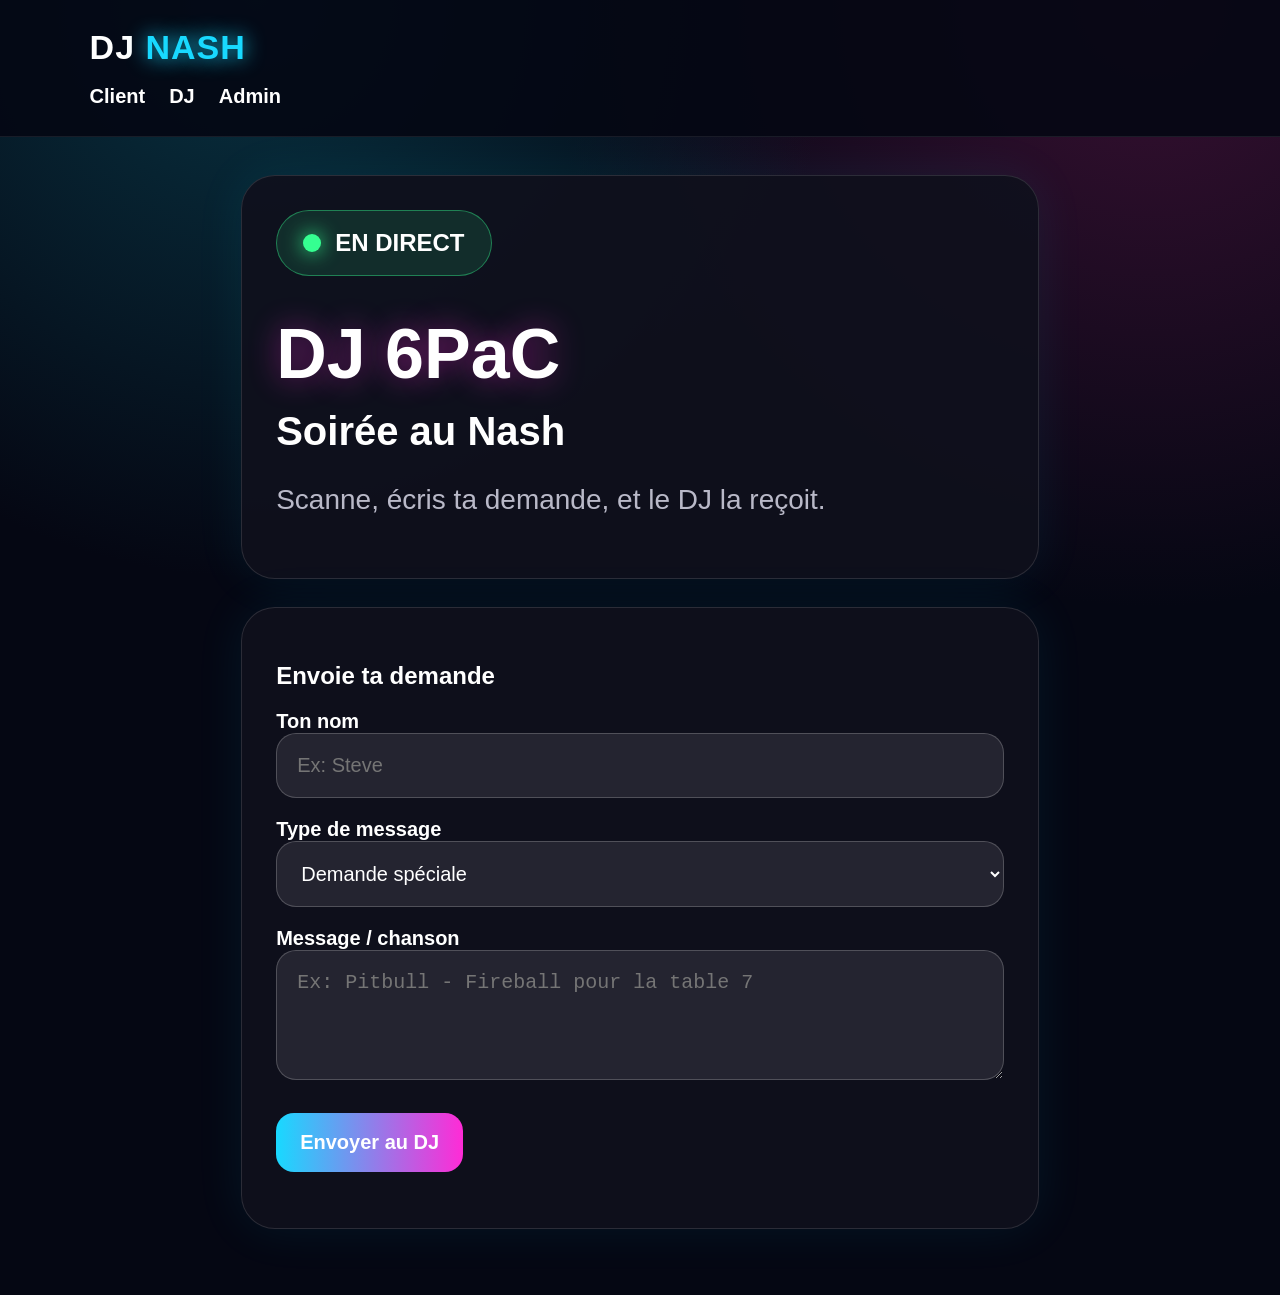
==== index.html @ 3872644f "Add files via upload" ====
<!doctype html>
<html lang="fr">
<head><meta charset="utf-8"><meta name="viewport" content="width=device-width,initial-scale=1"><title>DJ NASH</title><link rel="stylesheet" href="style.css"></head>
<body data-page="client"><header><h1>DJ <span>NASH</span></h1><nav><a href="index.html">Client</a><a href="dj.html">DJ</a><a href="admin.html">Admin</a></nav></header><main><section class="hero"><div class="pill"><b class="dot"></b> EN DIRECT</div><h2 id="liveDj">DJ 6PaC</h2><h3 id="eventName">Soirée au Nash</h3><p>Scanne, écris ta demande, et le DJ la reçoit.</p></section><section class="card"><h2>Envoie ta demande</h2><form id="requestForm"><label>Ton nom<input id="clientName" required placeholder="Ex: Steve"></label><label>Type de message<select id="requestType"><option>Demande spéciale</option><option>Anniversaire</option><option>Dédicace</option><option>Message au DJ</option></select></label><label>Message / chanson<textarea id="message" required placeholder="Ex: Pitbull - Fireball pour la table 7"></textarea></label><button>Envoyer au DJ</button><p id="sentMsg" class="success"></p></form></section></main><script src="app.js"></script></body></html>
---- style.css ----
:root{--bg:#050713;--card:#10111d;--cyan:#18d9ff;--pink:#ff2bd6;--text:#fff;--muted:#b9b9c8;--green:#35ff91}*{box-sizing:border-box}body{margin:0;font-family:Arial,Helvetica,sans-serif;background:radial-gradient(circle at 20% 0,#083241,transparent 35%),radial-gradient(circle at 90% 0,#381032,transparent 35%),var(--bg);color:var(--text)}header{padding:28px 7%;background:rgba(5,7,19,.9);border-bottom:1px solid rgba(255,255,255,.08);position:sticky;top:0;z-index:2}h1{margin:0 0 18px;font-size:34px;letter-spacing:1px}h1 span{color:var(--cyan);text-shadow:0 0 20px var(--cyan)}nav a{color:white;margin-right:24px;text-decoration:none;font-weight:800;font-size:20px}main{max-width:900px;margin:auto;padding:38px 4%}.hero,.card{background:rgba(16,17,29,.92);border:1px solid rgba(255,255,255,.12);border-radius:34px;padding:34px;margin-bottom:28px;box-shadow:0 0 50px rgba(24,217,255,.08)}.hero h2{font-size:70px;margin:38px 0 15px;text-shadow:0 0 30px rgba(255,43,214,.45)}.hero h3{font-size:40px;margin:0 0 30px}.hero p{font-size:28px;color:var(--muted)}.pill{display:inline-flex;gap:14px;align-items:center;padding:18px 26px;border-radius:99px;background:rgba(53,255,145,.12);border:1px solid rgba(53,255,145,.4);font-size:24px;font-weight:900}.dot{width:18px;height:18px;background:var(--green);border-radius:50%;box-shadow:0 0 20px var(--green)}label{display:block;font-size:20px;font-weight:800;margin:20px 0 10px}input,select,textarea{width:100%;padding:20px;border-radius:20px;border:1px solid rgba(255,255,255,.2);background:#242430;color:white;font-size:20px}textarea{min-height:130px}button{border:0;border-radius:18px;padding:18px 24px;background:linear-gradient(90deg,var(--cyan),var(--pink));color:white;font-weight:900;font-size:20px;margin-top:18px;cursor:pointer}.success{color:var(--green);font-size:22px;font-weight:900}.hidden{display:none}.list{margin-top:20px}.item{padding:18px;border:1px solid rgba(255,255,255,.12);border-radius:20px;margin-bottom:14px;background:#171827}.item small{color:var(--muted)}.note{color:var(--muted)}@media(max-width:650px){header{padding:24px 6%}.hero h2{font-size:56px}.hero h3{font-size:34px}.hero p{font-size:24px}nav a{font-size:18px}.card,.hero{padding:28px 22px}}
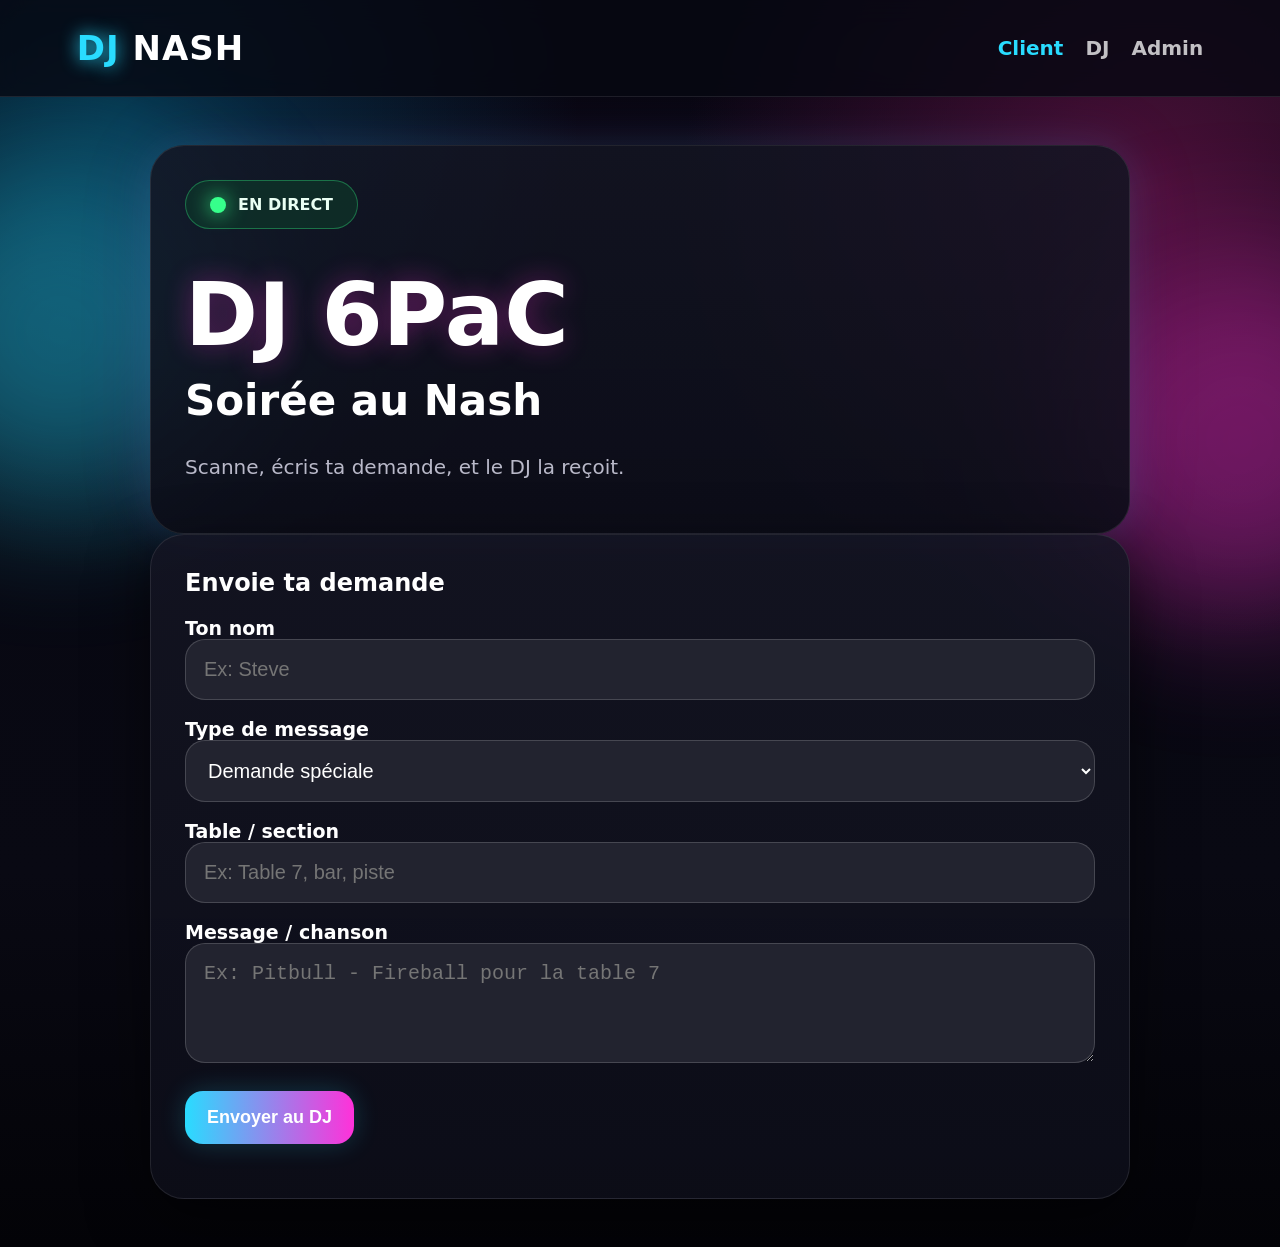
==== commit 18977c4d: "Add files via upload" ====
--- a/index.html
+++ b/index.html
@@ -1,4 +1,36 @@
 <!doctype html>
 <html lang="fr">
-<head><meta charset="utf-8"><meta name="viewport" content="width=device-width,initial-scale=1"><title>DJ NASH</title><link rel="stylesheet" href="style.css"></head>
-<body data-page="client"><header><h1>DJ <span>NASH</span></h1><nav><a href="index.html">Client</a><a href="dj.html">DJ</a><a href="admin.html">Admin</a></nav></header><main><section class="hero"><div class="pill"><b class="dot"></b> EN DIRECT</div><h2 id="liveDj">DJ 6PaC</h2><h3 id="eventName">Soirée au Nash</h3><p>Scanne, écris ta demande, et le DJ la reçoit.</p></section><section class="card"><h2>Envoie ta demande</h2><form id="requestForm"><label>Ton nom<input id="clientName" required placeholder="Ex: Steve"></label><label>Type de message<select id="requestType"><option>Demande spéciale</option><option>Anniversaire</option><option>Dédicace</option><option>Message au DJ</option></select></label><label>Message / chanson<textarea id="message" required placeholder="Ex: Pitbull - Fireball pour la table 7"></textarea></label><button>Envoyer au DJ</button><p id="sentMsg" class="success"></p></form></section></main><script src="app.js"></script></body></html>
+<head>
+  <meta charset="utf-8">
+  <meta name="viewport" content="width=device-width, initial-scale=1">
+  <title>DJ NASH | Demandes</title>
+  <link rel="stylesheet" href="style.css">
+</head>
+<body data-page="client">
+  <div class="bg-orbs"></div>
+  <header class="topbar">
+    <div class="brand"><span>DJ</span> NASH</div>
+    <nav><a class="active" href="index.html">Client</a><a href="dj.html">DJ</a><a href="admin.html">Admin</a></nav>
+  </header>
+  <main class="wrap">
+    <section class="hero card glow-card">
+      <div class="pill live"><i></i> EN DIRECT</div>
+      <h1 id="liveDj">DJ 6PaC</h1>
+      <h2 id="liveEvent">Soirée au Nash</h2>
+      <p>Scanne, écris ta demande, et le DJ la reçoit.</p>
+    </section>
+    <section class="card form-card">
+      <h2>Envoie ta demande</h2>
+      <form id="requestForm">
+        <label>Ton nom<input id="clientName" placeholder="Ex: Steve" required></label>
+        <label>Type de message<select id="requestType"><option>Demande spéciale</option><option>Anniversaire</option><option>Dédicace</option><option>Message au DJ</option></select></label>
+        <label>Table / section <input id="tableNumber" placeholder="Ex: Table 7, bar, piste" ></label>
+        <label>Message / chanson<textarea id="message" placeholder="Ex: Pitbull - Fireball pour la table 7" required></textarea></label>
+        <button class="btn primary" type="submit">Envoyer au DJ</button>
+      </form>
+      <p id="status" class="status"></p>
+    </section>
+  </main>
+  <script src="app.js"></script>
+</body>
+</html>
--- a/style.css
+++ b/style.css
@@ -1 +1 @@
-:root{--bg:#050713;--card:#10111d;--cyan:#18d9ff;--pink:#ff2bd6;--text:#fff;--muted:#b9b9c8;--green:#35ff91}*{box-sizing:border-box}body{margin:0;font-family:Arial,Helvetica,sans-serif;background:radial-gradient(circle at 20% 0,#083241,transparent 35%),radial-gradient(circle at 90% 0,#381032,transparent 35%),var(--bg);color:var(--text)}header{padding:28px 7%;background:rgba(5,7,19,.9);border-bottom:1px solid rgba(255,255,255,.08);position:sticky;top:0;z-index:2}h1{margin:0 0 18px;font-size:34px;letter-spacing:1px}h1 span{color:var(--cyan);text-shadow:0 0 20px var(--cyan)}nav a{color:white;margin-right:24px;text-decoration:none;font-weight:800;font-size:20px}main{max-width:900px;margin:auto;padding:38px 4%}.hero,.card{background:rgba(16,17,29,.92);border:1px solid rgba(255,255,255,.12);border-radius:34px;padding:34px;margin-bottom:28px;box-shadow:0 0 50px rgba(24,217,255,.08)}.hero h2{font-size:70px;margin:38px 0 15px;text-shadow:0 0 30px rgba(255,43,214,.45)}.hero h3{font-size:40px;margin:0 0 30px}.hero p{font-size:28px;color:var(--muted)}.pill{display:inline-flex;gap:14px;align-items:center;padding:18px 26px;border-radius:99px;background:rgba(53,255,145,.12);border:1px solid rgba(53,255,145,.4);font-size:24px;font-weight:900}.dot{width:18px;height:18px;background:var(--green);border-radius:50%;box-shadow:0 0 20px var(--green)}label{display:block;font-size:20px;font-weight:800;margin:20px 0 10px}input,select,textarea{width:100%;padding:20px;border-radius:20px;border:1px solid rgba(255,255,255,.2);background:#242430;color:white;font-size:20px}textarea{min-height:130px}button{border:0;border-radius:18px;padding:18px 24px;background:linear-gradient(90deg,var(--cyan),var(--pink));color:white;font-weight:900;font-size:20px;margin-top:18px;cursor:pointer}.success{color:var(--green);font-size:22px;font-weight:900}.hidden{display:none}.list{margin-top:20px}.item{padding:18px;border:1px solid rgba(255,255,255,.12);border-radius:20px;margin-bottom:14px;background:#171827}.item small{color:var(--muted)}.note{color:var(--muted)}@media(max-width:650px){header{padding:24px 6%}.hero h2{font-size:56px}.hero h3{font-size:34px}.hero p{font-size:24px}nav a{font-size:18px}.card,.hero{padding:28px 22px}}
+:root{--bg:#060711;--panel:#111221cc;--panel2:#171827;--txt:#fff;--muted:#b9b9c9;--cyan:#29dcff;--pink:#ff31d9;--green:#36ff8b;--border:#ffffff18}*{box-sizing:border-box}body{margin:0;font-family:Inter,system-ui,Segoe UI,Arial,sans-serif;background:radial-gradient(circle at 10% 10%,#05324a,transparent 28%),radial-gradient(circle at 90% 15%,#491038,transparent 30%),linear-gradient(180deg,#060711,#090913 70%,#030307);color:var(--txt);min-height:100vh}.bg-orbs:before,.bg-orbs:after{content:"";position:fixed;width:360px;height:360px;border-radius:50%;filter:blur(70px);opacity:.35;z-index:-1}.bg-orbs:before{background:var(--cyan);left:-120px;top:150px}.bg-orbs:after{background:var(--pink);right:-140px;top:260px}.topbar{position:sticky;top:0;z-index:2;display:flex;justify-content:space-between;align-items:center;padding:28px 6vw;background:#070812cc;backdrop-filter:blur(14px);border-bottom:1px solid var(--border)}.brand{font-size:34px;font-weight:900;letter-spacing:1px}.brand span{color:var(--cyan);text-shadow:0 0 18px var(--cyan)}nav{display:flex;gap:22px}nav a{color:#fff;text-decoration:none;font-weight:800;font-size:20px;opacity:.75}nav a.active,nav a:hover{opacity:1;color:var(--cyan)}.wrap{width:min(980px,92vw);margin:48px auto}.grid{display:grid;grid-template-columns:360px 1fr;gap:22px}.card{background:linear-gradient(180deg,#141523d9,#0d0e19e6);border:1px solid var(--border);border-radius:34px;padding:34px;box-shadow:0 20px 60px #0008}.glow-card{box-shadow:0 0 40px #29dcff22,0 0 80px #ff31d91a}.hero h1{font-size:clamp(54px,10vw,88px);margin:34px 0 10px;text-shadow:0 0 28px #ff31d955}.hero h2{font-size:42px;margin:0 0 30px}.hero p,.hint{color:var(--muted);font-size:20px}.pill{display:inline-flex;align-items:center;gap:12px;border:1px solid #ffffff22;border-radius:99px;padding:14px 24px;font-weight:900;background:#ffffff0d}.pill.live{color:#eafff3;background:#0e3d2b99;border-color:#36ff8b55}.pill i{width:16px;height:16px;background:var(--green);border-radius:50%;box-shadow:0 0 20px var(--green)}h1,h2{margin-top:0}label{display:block;font-weight:900;font-size:19px;margin:18px 0 8px}input,select,textarea{width:100%;border:1px solid #ffffff2a;background:#22232f;color:#fff;border-radius:20px;padding:18px;font-size:20px;outline:none}textarea{min-height:120px;resize:vertical}input:focus,select:focus,textarea:focus{border-color:var(--cyan);box-shadow:0 0 0 4px #29dcff22}.btn{border:0;border-radius:18px;padding:16px 22px;font-size:18px;font-weight:900;cursor:pointer;color:#fff;margin-top:16px}.primary{background:linear-gradient(90deg,var(--cyan),var(--pink));box-shadow:0 0 26px #29dcff33}.ghost{background:#ffffff12;border:1px solid var(--border)}.status{font-weight:900;color:var(--green);font-size:20px}.dash-head{display:flex;justify-content:space-between;gap:20px;align-items:flex-start}.requests{display:grid;gap:14px;margin-top:18px}.req{background:#ffffff0b;border:1px solid var(--border);border-radius:22px;padding:18px}.req.played{opacity:.45}.req strong{font-size:20px}.req small{color:var(--muted)}.req-actions{display:flex;gap:10px;flex-wrap:wrap}.hidden{display:none}hr{border:0;border-top:1px solid var(--border);margin:28px 0}@media(max-width:760px){.topbar{display:block;padding:26px 6vw}.brand{font-size:32px;margin-bottom:20px}nav a{font-size:20px}.wrap{margin:32px auto}.grid{grid-template-columns:1fr}.card{padding:28px;border-radius:28px}.hero h2{font-size:36px}}
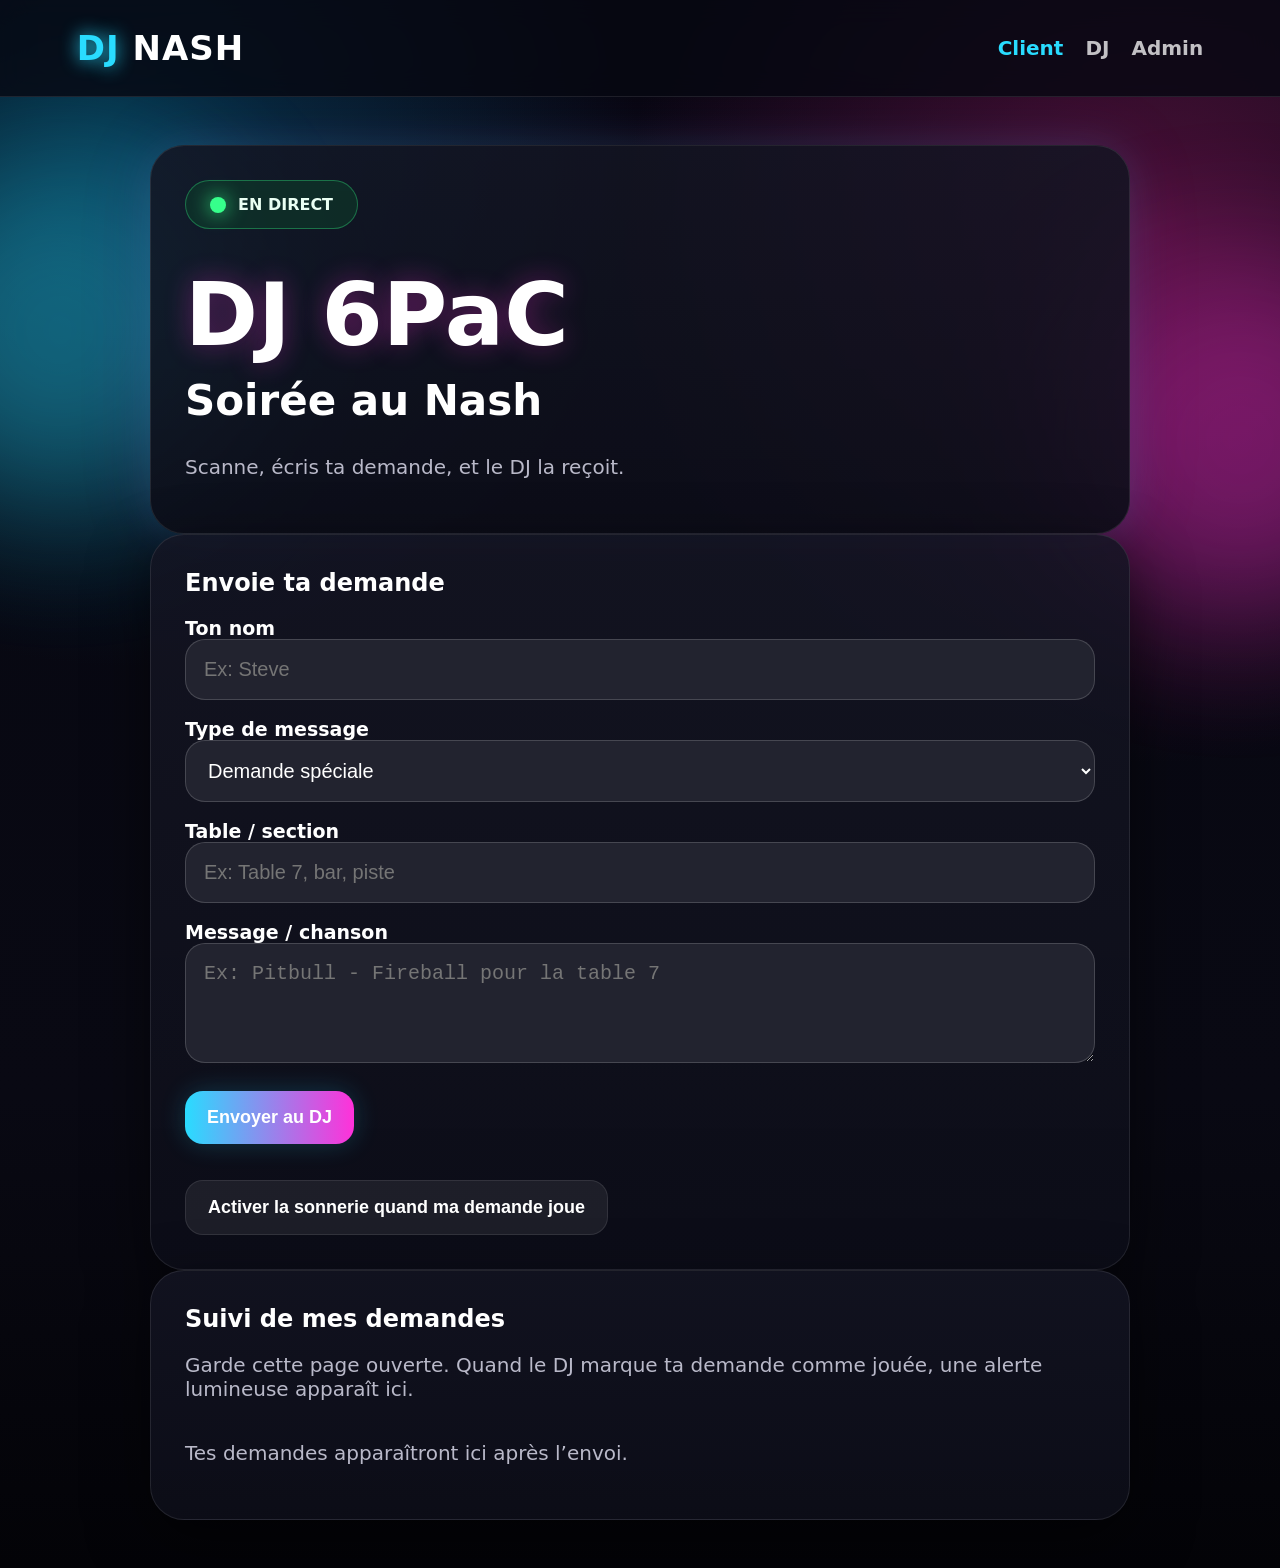
==== commit 9a77aba7: "Add files via upload" ====
--- a/index.html
+++ b/index.html
@@ -29,6 +29,12 @@
         <button class="btn primary" type="submit">Envoyer au DJ</button>
       </form>
       <p id="status" class="status"></p>
+        <button id="enableClientSound" class="btn ghost" type="button">Activer la sonnerie quand ma demande joue</button>
+    </section>
+    <section class="card">
+      <h2>Suivi de mes demandes</h2>
+      <p class="hint">Garde cette page ouverte. Quand le DJ marque ta demande comme jouée, une alerte lumineuse apparaît ici.</p>
+      <div id="clientRequests" class="requests"></div>
     </section>
   </main>
   <script src="app.js"></script>
--- a/style.css
+++ b/style.css
@@ -1 +1,5 @@
 :root{--bg:#060711;--panel:#111221cc;--panel2:#171827;--txt:#fff;--muted:#b9b9c9;--cyan:#29dcff;--pink:#ff31d9;--green:#36ff8b;--border:#ffffff18}*{box-sizing:border-box}body{margin:0;font-family:Inter,system-ui,Segoe UI,Arial,sans-serif;background:radial-gradient(circle at 10% 10%,#05324a,transparent 28%),radial-gradient(circle at 90% 15%,#491038,transparent 30%),linear-gradient(180deg,#060711,#090913 70%,#030307);color:var(--txt);min-height:100vh}.bg-orbs:before,.bg-orbs:after{content:"";position:fixed;width:360px;height:360px;border-radius:50%;filter:blur(70px);opacity:.35;z-index:-1}.bg-orbs:before{background:var(--cyan);left:-120px;top:150px}.bg-orbs:after{background:var(--pink);right:-140px;top:260px}.topbar{position:sticky;top:0;z-index:2;display:flex;justify-content:space-between;align-items:center;padding:28px 6vw;background:#070812cc;backdrop-filter:blur(14px);border-bottom:1px solid var(--border)}.brand{font-size:34px;font-weight:900;letter-spacing:1px}.brand span{color:var(--cyan);text-shadow:0 0 18px var(--cyan)}nav{display:flex;gap:22px}nav a{color:#fff;text-decoration:none;font-weight:800;font-size:20px;opacity:.75}nav a.active,nav a:hover{opacity:1;color:var(--cyan)}.wrap{width:min(980px,92vw);margin:48px auto}.grid{display:grid;grid-template-columns:360px 1fr;gap:22px}.card{background:linear-gradient(180deg,#141523d9,#0d0e19e6);border:1px solid var(--border);border-radius:34px;padding:34px;box-shadow:0 20px 60px #0008}.glow-card{box-shadow:0 0 40px #29dcff22,0 0 80px #ff31d91a}.hero h1{font-size:clamp(54px,10vw,88px);margin:34px 0 10px;text-shadow:0 0 28px #ff31d955}.hero h2{font-size:42px;margin:0 0 30px}.hero p,.hint{color:var(--muted);font-size:20px}.pill{display:inline-flex;align-items:center;gap:12px;border:1px solid #ffffff22;border-radius:99px;padding:14px 24px;font-weight:900;background:#ffffff0d}.pill.live{color:#eafff3;background:#0e3d2b99;border-color:#36ff8b55}.pill i{width:16px;height:16px;background:var(--green);border-radius:50%;box-shadow:0 0 20px var(--green)}h1,h2{margin-top:0}label{display:block;font-weight:900;font-size:19px;margin:18px 0 8px}input,select,textarea{width:100%;border:1px solid #ffffff2a;background:#22232f;color:#fff;border-radius:20px;padding:18px;font-size:20px;outline:none}textarea{min-height:120px;resize:vertical}input:focus,select:focus,textarea:focus{border-color:var(--cyan);box-shadow:0 0 0 4px #29dcff22}.btn{border:0;border-radius:18px;padding:16px 22px;font-size:18px;font-weight:900;cursor:pointer;color:#fff;margin-top:16px}.primary{background:linear-gradient(90deg,var(--cyan),var(--pink));box-shadow:0 0 26px #29dcff33}.ghost{background:#ffffff12;border:1px solid var(--border)}.status{font-weight:900;color:var(--green);font-size:20px}.dash-head{display:flex;justify-content:space-between;gap:20px;align-items:flex-start}.requests{display:grid;gap:14px;margin-top:18px}.req{background:#ffffff0b;border:1px solid var(--border);border-radius:22px;padding:18px}.req.played{opacity:.45}.req strong{font-size:20px}.req small{color:var(--muted)}.req-actions{display:flex;gap:10px;flex-wrap:wrap}.hidden{display:none}hr{border:0;border-top:1px solid var(--border);margin:28px 0}@media(max-width:760px){.topbar{display:block;padding:26px 6vw}.brand{font-size:32px;margin-bottom:20px}nav a{font-size:20px}.wrap{margin:32px auto}.grid{grid-template-columns:1fr}.card{padding:28px;border-radius:28px}.hero h2{font-size:36px}}
+.live-photo{width:96px;height:96px;border-radius:28px;object-fit:cover;border:2px solid rgba(255,255,255,.35);box-shadow:0 0 28px rgba(255,0,200,.35);margin-bottom:14px}.photo-preview{width:120px;height:120px;object-fit:cover;border-radius:22px;border:1px solid rgba(255,255,255,.25);margin:8px 0 14px}.djmanager{display:grid;gap:10px;margin:10px 0 18px}.djrow{display:flex;justify-content:space-between;gap:12px;align-items:center;padding:12px;border:1px solid rgba(255,255,255,.14);border-radius:18px;background:rgba(255,255,255,.05)}.djrow>div:first-child{display:flex;align-items:center;gap:10px;flex-wrap:wrap}.djrow small{display:block;opacity:.72}.avatar{width:46px;height:46px;object-fit:cover;border-radius:14px}.check{display:flex!important;flex-direction:row!important;align-items:center;gap:10px}.check input{width:auto!important}.hidden{display:none!important}@media(max-width:700px){.djrow{display:block}.djrow .btn{margin-top:8px}.live-photo{width:78px;height:78px}}
+
+.spotlight{border-color:rgba(0,255,210,.75)!important; box-shadow:0 0 25px rgba(0,255,210,.25), inset 0 0 20px rgba(255,0,180,.10); animation:pulseGlow 1.4s ease-in-out infinite alternate;}
+@keyframes pulseGlow{from{transform:scale(1);filter:brightness(1)}to{transform:scale(1.01);filter:brightness(1.25)}}
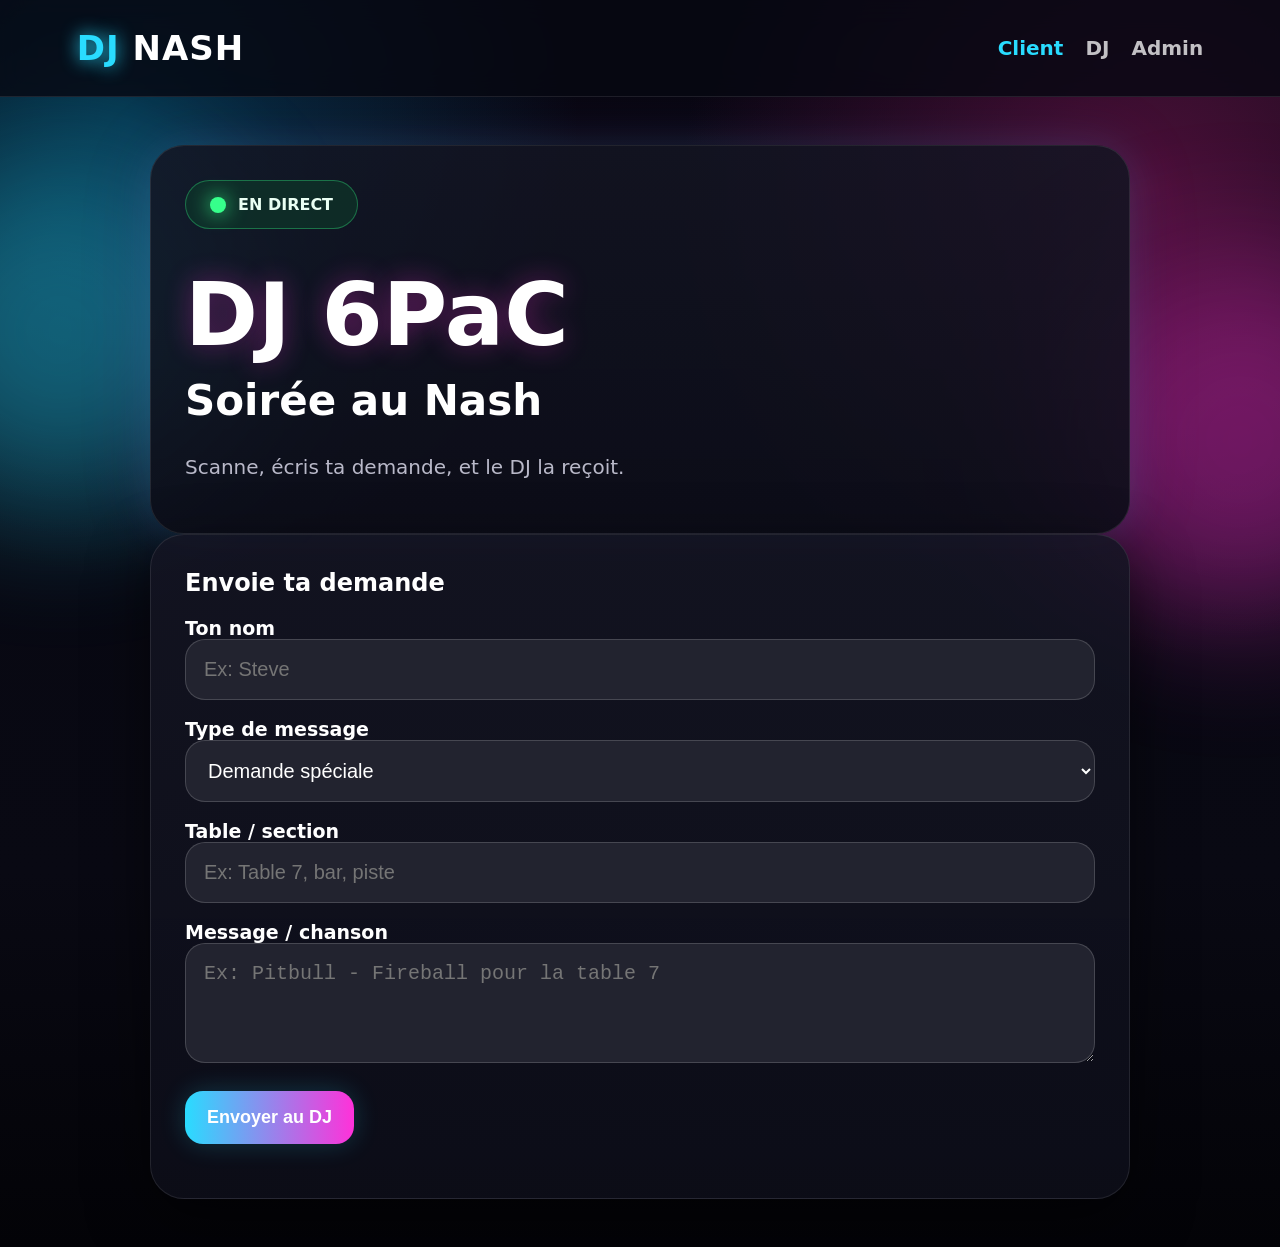
==== commit 13d8e1d6: "Add files via upload" ====
--- a/index.html
+++ b/index.html
@@ -14,10 +14,11 @@
   </header>
   <main class="wrap">
     <section class="hero card glow-card">
-      <div class="pill live"><i></i> EN DIRECT</div>
-      <h1 id="liveDj">DJ 6PaC</h1>
+      <div class="live-layout"><img id="livePhoto" class="dj-big-photo hidden" alt="Photo du DJ"><div><div class="pill live"><i></i> EN DIRECT</div>
+      <h1 id="liveDj">DJ 6PaC</h1></div></div>
       <h2 id="liveEvent">Soirée au Nash</h2>
       <p>Scanne, écris ta demande, et le DJ la reçoit.</p>
+    <img id="eventPoster" class="event-poster hidden" alt="Affiche de la soirée">
     </section>
     <section class="card form-card">
       <h2>Envoie ta demande</h2>
@@ -29,12 +30,6 @@
         <button class="btn primary" type="submit">Envoyer au DJ</button>
       </form>
       <p id="status" class="status"></p>
-        <button id="enableClientSound" class="btn ghost" type="button">Activer la sonnerie quand ma demande joue</button>
-    </section>
-    <section class="card">
-      <h2>Suivi de mes demandes</h2>
-      <p class="hint">Garde cette page ouverte. Quand le DJ marque ta demande comme jouée, une alerte lumineuse apparaît ici.</p>
-      <div id="clientRequests" class="requests"></div>
     </section>
   </main>
   <script src="app.js"></script>
--- a/style.css
+++ b/style.css
@@ -1,5 +1,10 @@
 :root{--bg:#060711;--panel:#111221cc;--panel2:#171827;--txt:#fff;--muted:#b9b9c9;--cyan:#29dcff;--pink:#ff31d9;--green:#36ff8b;--border:#ffffff18}*{box-sizing:border-box}body{margin:0;font-family:Inter,system-ui,Segoe UI,Arial,sans-serif;background:radial-gradient(circle at 10% 10%,#05324a,transparent 28%),radial-gradient(circle at 90% 15%,#491038,transparent 30%),linear-gradient(180deg,#060711,#090913 70%,#030307);color:var(--txt);min-height:100vh}.bg-orbs:before,.bg-orbs:after{content:"";position:fixed;width:360px;height:360px;border-radius:50%;filter:blur(70px);opacity:.35;z-index:-1}.bg-orbs:before{background:var(--cyan);left:-120px;top:150px}.bg-orbs:after{background:var(--pink);right:-140px;top:260px}.topbar{position:sticky;top:0;z-index:2;display:flex;justify-content:space-between;align-items:center;padding:28px 6vw;background:#070812cc;backdrop-filter:blur(14px);border-bottom:1px solid var(--border)}.brand{font-size:34px;font-weight:900;letter-spacing:1px}.brand span{color:var(--cyan);text-shadow:0 0 18px var(--cyan)}nav{display:flex;gap:22px}nav a{color:#fff;text-decoration:none;font-weight:800;font-size:20px;opacity:.75}nav a.active,nav a:hover{opacity:1;color:var(--cyan)}.wrap{width:min(980px,92vw);margin:48px auto}.grid{display:grid;grid-template-columns:360px 1fr;gap:22px}.card{background:linear-gradient(180deg,#141523d9,#0d0e19e6);border:1px solid var(--border);border-radius:34px;padding:34px;box-shadow:0 20px 60px #0008}.glow-card{box-shadow:0 0 40px #29dcff22,0 0 80px #ff31d91a}.hero h1{font-size:clamp(54px,10vw,88px);margin:34px 0 10px;text-shadow:0 0 28px #ff31d955}.hero h2{font-size:42px;margin:0 0 30px}.hero p,.hint{color:var(--muted);font-size:20px}.pill{display:inline-flex;align-items:center;gap:12px;border:1px solid #ffffff22;border-radius:99px;padding:14px 24px;font-weight:900;background:#ffffff0d}.pill.live{color:#eafff3;background:#0e3d2b99;border-color:#36ff8b55}.pill i{width:16px;height:16px;background:var(--green);border-radius:50%;box-shadow:0 0 20px var(--green)}h1,h2{margin-top:0}label{display:block;font-weight:900;font-size:19px;margin:18px 0 8px}input,select,textarea{width:100%;border:1px solid #ffffff2a;background:#22232f;color:#fff;border-radius:20px;padding:18px;font-size:20px;outline:none}textarea{min-height:120px;resize:vertical}input:focus,select:focus,textarea:focus{border-color:var(--cyan);box-shadow:0 0 0 4px #29dcff22}.btn{border:0;border-radius:18px;padding:16px 22px;font-size:18px;font-weight:900;cursor:pointer;color:#fff;margin-top:16px}.primary{background:linear-gradient(90deg,var(--cyan),var(--pink));box-shadow:0 0 26px #29dcff33}.ghost{background:#ffffff12;border:1px solid var(--border)}.status{font-weight:900;color:var(--green);font-size:20px}.dash-head{display:flex;justify-content:space-between;gap:20px;align-items:flex-start}.requests{display:grid;gap:14px;margin-top:18px}.req{background:#ffffff0b;border:1px solid var(--border);border-radius:22px;padding:18px}.req.played{opacity:.45}.req strong{font-size:20px}.req small{color:var(--muted)}.req-actions{display:flex;gap:10px;flex-wrap:wrap}.hidden{display:none}hr{border:0;border-top:1px solid var(--border);margin:28px 0}@media(max-width:760px){.topbar{display:block;padding:26px 6vw}.brand{font-size:32px;margin-bottom:20px}nav a{font-size:20px}.wrap{margin:32px auto}.grid{grid-template-columns:1fr}.card{padding:28px;border-radius:28px}.hero h2{font-size:36px}}
 .live-photo{width:96px;height:96px;border-radius:28px;object-fit:cover;border:2px solid rgba(255,255,255,.35);box-shadow:0 0 28px rgba(255,0,200,.35);margin-bottom:14px}.photo-preview{width:120px;height:120px;object-fit:cover;border-radius:22px;border:1px solid rgba(255,255,255,.25);margin:8px 0 14px}.djmanager{display:grid;gap:10px;margin:10px 0 18px}.djrow{display:flex;justify-content:space-between;gap:12px;align-items:center;padding:12px;border:1px solid rgba(255,255,255,.14);border-radius:18px;background:rgba(255,255,255,.05)}.djrow>div:first-child{display:flex;align-items:center;gap:10px;flex-wrap:wrap}.djrow small{display:block;opacity:.72}.avatar{width:46px;height:46px;object-fit:cover;border-radius:14px}.check{display:flex!important;flex-direction:row!important;align-items:center;gap:10px}.check input{width:auto!important}.hidden{display:none!important}@media(max-width:700px){.djrow{display:block}.djrow .btn{margin-top:8px}.live-photo{width:78px;height:78px}}
 
-.spotlight{border-color:rgba(0,255,210,.75)!important; box-shadow:0 0 25px rgba(0,255,210,.25), inset 0 0 20px rgba(255,0,180,.10); animation:pulseGlow 1.4s ease-in-out infinite alternate;}
-@keyframes pulseGlow{from{transform:scale(1);filter:brightness(1)}to{transform:scale(1.01);filter:brightness(1.25)}}
+
+/* V4.6 photos DJ + affiche soirée */
+.live-layout{display:flex;align-items:center;gap:22px;flex-wrap:wrap}
+.dj-big-photo{width:120px;height:120px;border-radius:28px;object-fit:cover;border:2px solid rgba(0,229,255,.7);box-shadow:0 0 35px rgba(0,229,255,.45),0 0 55px rgba(255,43,214,.25)}
+.event-poster{width:100%;max-height:420px;object-fit:cover;border-radius:28px;margin-top:24px;border:1px solid rgba(255,255,255,.18);box-shadow:0 0 45px rgba(255,43,214,.18)}
+.poster-preview{width:100%;max-height:260px;object-fit:cover;border-radius:22px;margin:12px 0;border:1px solid rgba(255,255,255,.18)}
+.profile-box{margin-top:22px}
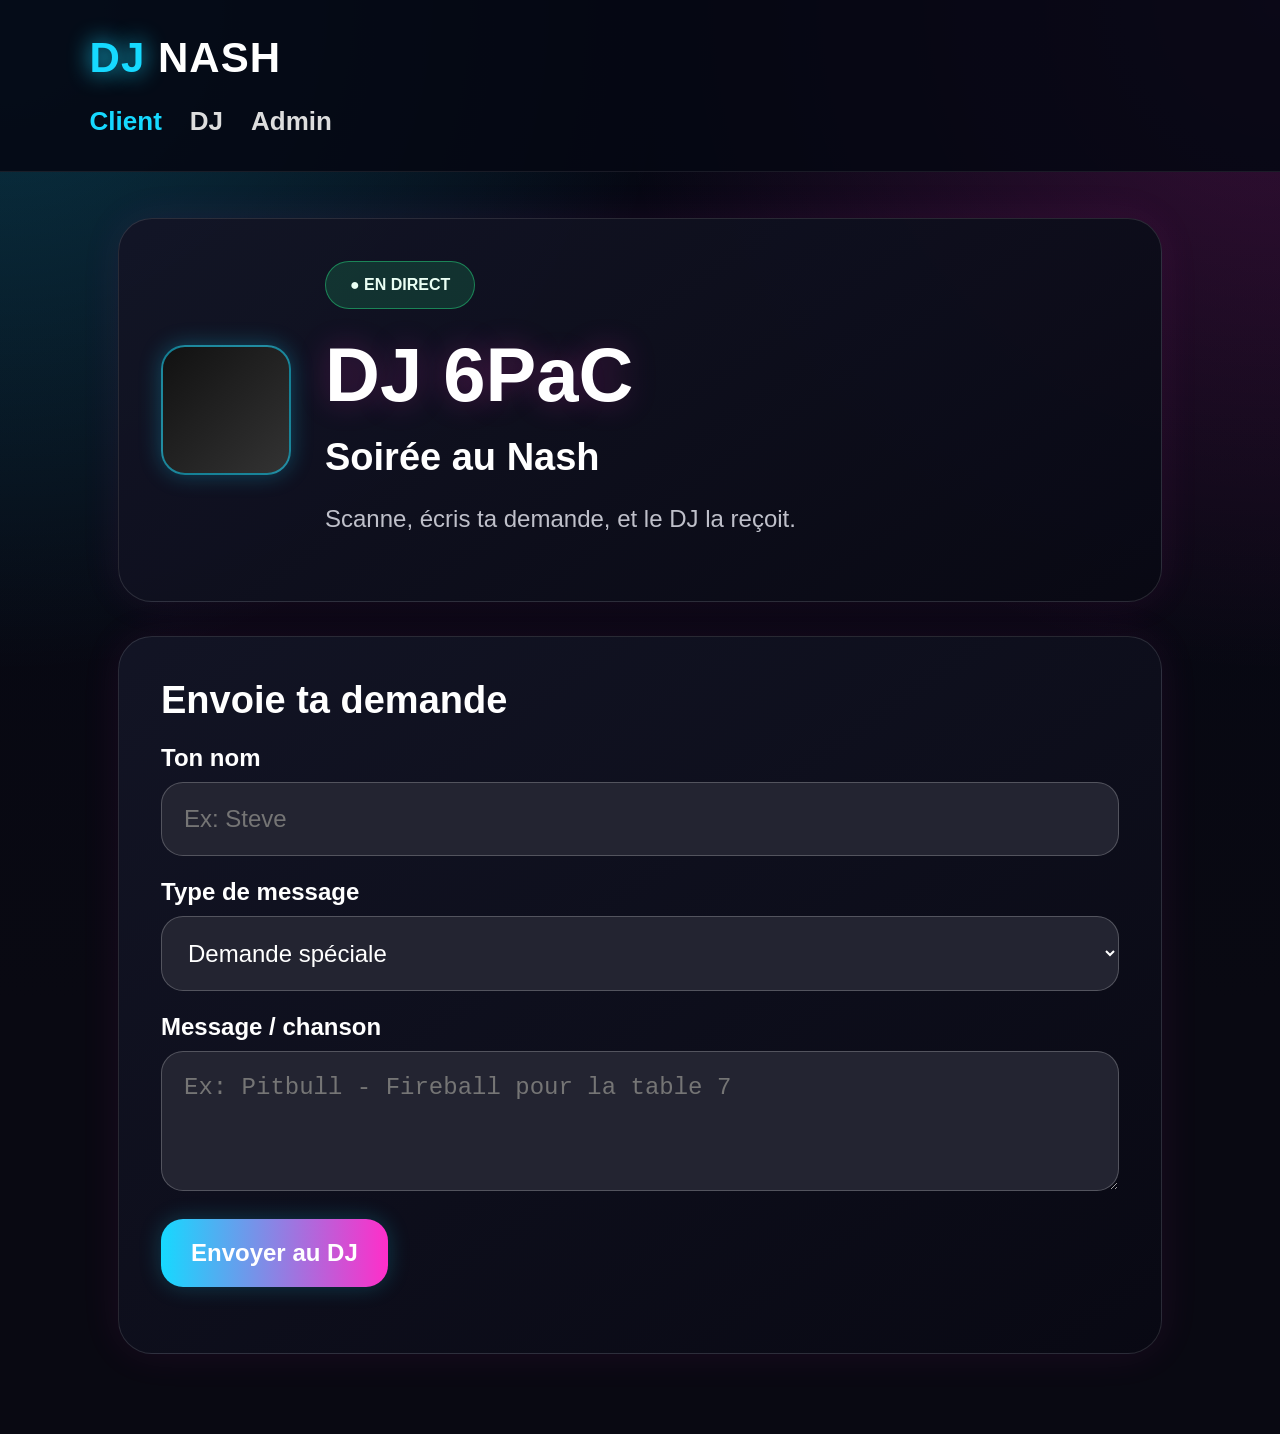
==== commit 3081bdcc: "Add files via upload" ====
--- a/index.html
+++ b/index.html
@@ -1,37 +1,58 @@
-<!doctype html>
+<!DOCTYPE html>
 <html lang="fr">
 <head>
-  <meta charset="utf-8">
-  <meta name="viewport" content="width=device-width, initial-scale=1">
+  <meta charset="UTF-8" />
+  <meta name="viewport" content="width=device-width, initial-scale=1.0" />
   <title>DJ NASH | Demandes</title>
-  <link rel="stylesheet" href="style.css">
+  <link rel="stylesheet" href="style.css" />
 </head>
-<body data-page="client">
-  <div class="bg-orbs"></div>
-  <header class="topbar">
-    <div class="brand"><span>DJ</span> NASH</div>
-    <nav><a class="active" href="index.html">Client</a><a href="dj.html">DJ</a><a href="admin.html">Admin</a></nav>
-  </header>
-  <main class="wrap">
-    <section class="hero card glow-card">
-      <div class="live-layout"><img id="livePhoto" class="dj-big-photo hidden" alt="Photo du DJ"><div><div class="pill live"><i></i> EN DIRECT</div>
-      <h1 id="liveDj">DJ 6PaC</h1></div></div>
-      <h2 id="liveEvent">Soirée au Nash</h2>
-      <p>Scanne, écris ta demande, et le DJ la reçoit.</p>
-    <img id="eventPoster" class="event-poster hidden" alt="Affiche de la soirée">
-    </section>
-    <section class="card form-card">
-      <h2>Envoie ta demande</h2>
-      <form id="requestForm">
-        <label>Ton nom<input id="clientName" placeholder="Ex: Steve" required></label>
-        <label>Type de message<select id="requestType"><option>Demande spéciale</option><option>Anniversaire</option><option>Dédicace</option><option>Message au DJ</option></select></label>
-        <label>Table / section <input id="tableNumber" placeholder="Ex: Table 7, bar, piste" ></label>
-        <label>Message / chanson<textarea id="message" placeholder="Ex: Pitbull - Fireball pour la table 7" required></textarea></label>
-        <button class="btn primary" type="submit">Envoyer au DJ</button>
-      </form>
-      <p id="status" class="status"></p>
-    </section>
-  </main>
-  <script src="app.js"></script>
+<body>
+<header>
+  <div class="brand"><span>DJ</span> NASH</div>
+  <nav>
+    <a class="active" href="index.html">Client</a>
+    <a href="dj.html">DJ</a>
+    <a href="admin.html">Admin</a>
+  </nav>
+</header>
+
+<main class="wrap">
+  <section class="hero card">
+    <div id="djPhoto" class="avatar"></div>
+    <div>
+      <div class="live-dot">● EN DIRECT</div>
+      <h1 id="liveDj">DJ 6PaC</h1>
+      <h2 id="eventName">Soirée au Nash</h2>
+      <p id="eventDesc">Scanne, écris ta demande, et le DJ la reçoit.</p>
+    </div>
+  </section>
+
+  <section id="eventPosterBox" class="posterBox hidden">
+    <img id="eventPoster" alt="Affiche de la soirée" />
+  </section>
+
+  <section class="card">
+    <h2>Envoie ta demande</h2>
+    <form id="requestForm">
+      <label>Ton nom</label>
+      <input id="clientName" placeholder="Ex: Steve" required />
+      <label>Type de message</label>
+      <select id="requestType">
+        <option>Demande spéciale</option>
+        <option>Dédicace spéciale</option>
+        <option>Anniversaire</option>
+      </select>
+      <label>Message / chanson</label>
+      <textarea id="requestMsg" placeholder="Ex: Pitbull - Fireball pour la table 7" required></textarea>
+      <button type="submit">Envoyer au DJ</button>
+    </form>
+    <p id="statusMsg" class="status"></p>
+  </section>
+</main>
+
+<script src="app.js"></script>
+<script>
+  startClientPage();
+</script>
 </body>
-</html>
+</html>
--- a/style.css
+++ b/style.css
@@ -1,10 +1,35 @@
-:root{--bg:#060711;--panel:#111221cc;--panel2:#171827;--txt:#fff;--muted:#b9b9c9;--cyan:#29dcff;--pink:#ff31d9;--green:#36ff8b;--border:#ffffff18}*{box-sizing:border-box}body{margin:0;font-family:Inter,system-ui,Segoe UI,Arial,sans-serif;background:radial-gradient(circle at 10% 10%,#05324a,transparent 28%),radial-gradient(circle at 90% 15%,#491038,transparent 30%),linear-gradient(180deg,#060711,#090913 70%,#030307);color:var(--txt);min-height:100vh}.bg-orbs:before,.bg-orbs:after{content:"";position:fixed;width:360px;height:360px;border-radius:50%;filter:blur(70px);opacity:.35;z-index:-1}.bg-orbs:before{background:var(--cyan);left:-120px;top:150px}.bg-orbs:after{background:var(--pink);right:-140px;top:260px}.topbar{position:sticky;top:0;z-index:2;display:flex;justify-content:space-between;align-items:center;padding:28px 6vw;background:#070812cc;backdrop-filter:blur(14px);border-bottom:1px solid var(--border)}.brand{font-size:34px;font-weight:900;letter-spacing:1px}.brand span{color:var(--cyan);text-shadow:0 0 18px var(--cyan)}nav{display:flex;gap:22px}nav a{color:#fff;text-decoration:none;font-weight:800;font-size:20px;opacity:.75}nav a.active,nav a:hover{opacity:1;color:var(--cyan)}.wrap{width:min(980px,92vw);margin:48px auto}.grid{display:grid;grid-template-columns:360px 1fr;gap:22px}.card{background:linear-gradient(180deg,#141523d9,#0d0e19e6);border:1px solid var(--border);border-radius:34px;padding:34px;box-shadow:0 20px 60px #0008}.glow-card{box-shadow:0 0 40px #29dcff22,0 0 80px #ff31d91a}.hero h1{font-size:clamp(54px,10vw,88px);margin:34px 0 10px;text-shadow:0 0 28px #ff31d955}.hero h2{font-size:42px;margin:0 0 30px}.hero p,.hint{color:var(--muted);font-size:20px}.pill{display:inline-flex;align-items:center;gap:12px;border:1px solid #ffffff22;border-radius:99px;padding:14px 24px;font-weight:900;background:#ffffff0d}.pill.live{color:#eafff3;background:#0e3d2b99;border-color:#36ff8b55}.pill i{width:16px;height:16px;background:var(--green);border-radius:50%;box-shadow:0 0 20px var(--green)}h1,h2{margin-top:0}label{display:block;font-weight:900;font-size:19px;margin:18px 0 8px}input,select,textarea{width:100%;border:1px solid #ffffff2a;background:#22232f;color:#fff;border-radius:20px;padding:18px;font-size:20px;outline:none}textarea{min-height:120px;resize:vertical}input:focus,select:focus,textarea:focus{border-color:var(--cyan);box-shadow:0 0 0 4px #29dcff22}.btn{border:0;border-radius:18px;padding:16px 22px;font-size:18px;font-weight:900;cursor:pointer;color:#fff;margin-top:16px}.primary{background:linear-gradient(90deg,var(--cyan),var(--pink));box-shadow:0 0 26px #29dcff33}.ghost{background:#ffffff12;border:1px solid var(--border)}.status{font-weight:900;color:var(--green);font-size:20px}.dash-head{display:flex;justify-content:space-between;gap:20px;align-items:flex-start}.requests{display:grid;gap:14px;margin-top:18px}.req{background:#ffffff0b;border:1px solid var(--border);border-radius:22px;padding:18px}.req.played{opacity:.45}.req strong{font-size:20px}.req small{color:var(--muted)}.req-actions{display:flex;gap:10px;flex-wrap:wrap}.hidden{display:none}hr{border:0;border-top:1px solid var(--border);margin:28px 0}@media(max-width:760px){.topbar{display:block;padding:26px 6vw}.brand{font-size:32px;margin-bottom:20px}nav a{font-size:20px}.wrap{margin:32px auto}.grid{grid-template-columns:1fr}.card{padding:28px;border-radius:28px}.hero h2{font-size:36px}}
-.live-photo{width:96px;height:96px;border-radius:28px;object-fit:cover;border:2px solid rgba(255,255,255,.35);box-shadow:0 0 28px rgba(255,0,200,.35);margin-bottom:14px}.photo-preview{width:120px;height:120px;object-fit:cover;border-radius:22px;border:1px solid rgba(255,255,255,.25);margin:8px 0 14px}.djmanager{display:grid;gap:10px;margin:10px 0 18px}.djrow{display:flex;justify-content:space-between;gap:12px;align-items:center;padding:12px;border:1px solid rgba(255,255,255,.14);border-radius:18px;background:rgba(255,255,255,.05)}.djrow>div:first-child{display:flex;align-items:center;gap:10px;flex-wrap:wrap}.djrow small{display:block;opacity:.72}.avatar{width:46px;height:46px;object-fit:cover;border-radius:14px}.check{display:flex!important;flex-direction:row!important;align-items:center;gap:10px}.check input{width:auto!important}.hidden{display:none!important}@media(max-width:700px){.djrow{display:block}.djrow .btn{margin-top:8px}.live-photo{width:78px;height:78px}}
-
-
-/* V4.6 photos DJ + affiche soirée */
-.live-layout{display:flex;align-items:center;gap:22px;flex-wrap:wrap}
-.dj-big-photo{width:120px;height:120px;border-radius:28px;object-fit:cover;border:2px solid rgba(0,229,255,.7);box-shadow:0 0 35px rgba(0,229,255,.45),0 0 55px rgba(255,43,214,.25)}
-.event-poster{width:100%;max-height:420px;object-fit:cover;border-radius:28px;margin-top:24px;border:1px solid rgba(255,255,255,.18);box-shadow:0 0 45px rgba(255,43,214,.18)}
-.poster-preview{width:100%;max-height:260px;object-fit:cover;border-radius:22px;margin:12px 0;border:1px solid rgba(255,255,255,.18)}
-.profile-box{margin-top:22px}
+:root{
+  --bg:#050713;--card:#101222;--card2:#171827;--text:#fff;--muted:#bfc0ca;
+  --blue:#16d9ff;--pink:#ff2ec9;--green:#28ff91;
+}
+*{box-sizing:border-box}
+body{margin:0;background:
+ radial-gradient(circle at top left,rgba(22,217,255,.22),transparent 35%),
+ radial-gradient(circle at top right,rgba(255,46,201,.2),transparent 35%),
+ linear-gradient(180deg,#050713,#090912 70%);
+ color:var(--text);font-family:Arial,Helvetica,sans-serif;min-height:100vh}
+header{padding:34px 7vw;background:rgba(5,7,19,.88);border-bottom:1px solid rgba(255,255,255,.08)}
+.brand{font-weight:900;font-size:42px;letter-spacing:1px}.brand span{color:var(--blue);text-shadow:0 0 22px var(--blue)}
+nav{margin-top:24px;display:flex;gap:28px}nav a{color:#ddd;text-decoration:none;font-weight:800;font-size:26px}.active{color:var(--blue)}
+.wrap{max-width:1100px;margin:auto;padding:46px 28px}
+.card{background:linear-gradient(145deg,rgba(19,21,38,.96),rgba(9,9,20,.96));border:1px solid rgba(255,255,255,.12);
+ border-radius:34px;padding:42px;margin-bottom:34px;box-shadow:0 0 40px rgba(255,46,201,.08)}
+.hero{display:flex;gap:34px;align-items:center}
+.avatar{width:130px;height:130px;border-radius:24px;background:linear-gradient(135deg,#111,#333);border:2px solid rgba(22,217,255,.55);
+ background-size:cover;background-position:center;flex:0 0 auto;box-shadow:0 0 22px rgba(22,217,255,.28)}
+.live-dot{display:inline-block;background:rgba(40,255,145,.14);border:1px solid rgba(40,255,145,.4);padding:14px 24px;border-radius:999px;font-weight:900;color:#eafff4;margin-bottom:22px}
+h1{font-size:76px;margin:0 0 18px;text-shadow:0 0 30px rgba(255,46,201,.26)}h2{font-size:38px;margin:0 0 22px}
+p,.hint{font-size:24px;color:var(--muted);line-height:1.35}
+label{display:block;font-size:24px;font-weight:900;margin:22px 0 10px}
+input,select,textarea{width:100%;padding:22px;border-radius:22px;border:1px solid rgba(255,255,255,.22);background:#232431;color:#fff;font-size:24px}
+textarea{min-height:140px}
+button{margin-top:24px;background:linear-gradient(90deg,var(--blue),var(--pink));border:0;border-radius:22px;padding:20px 30px;color:#fff;font-size:24px;font-weight:900;cursor:pointer;box-shadow:0 0 22px rgba(22,217,255,.22)}
+.status{color:var(--green);font-weight:900}
+.hidden{display:none}
+.request,.djrow{padding:20px;border:1px solid rgba(255,255,255,.14);border-radius:20px;margin:16px 0;background:rgba(255,255,255,.04)}
+.posterBox img{width:100%;border-radius:28px;border:1px solid rgba(255,255,255,.14)}
+@media(max-width:700px){
+ header{padding:28px 6vw}.brand{font-size:40px}nav a{font-size:24px}
+ .wrap{padding:34px 18px}.hero{display:block}.avatar{margin-bottom:25px}
+ h1{font-size:54px}h2{font-size:34px}p{font-size:22px}
+}
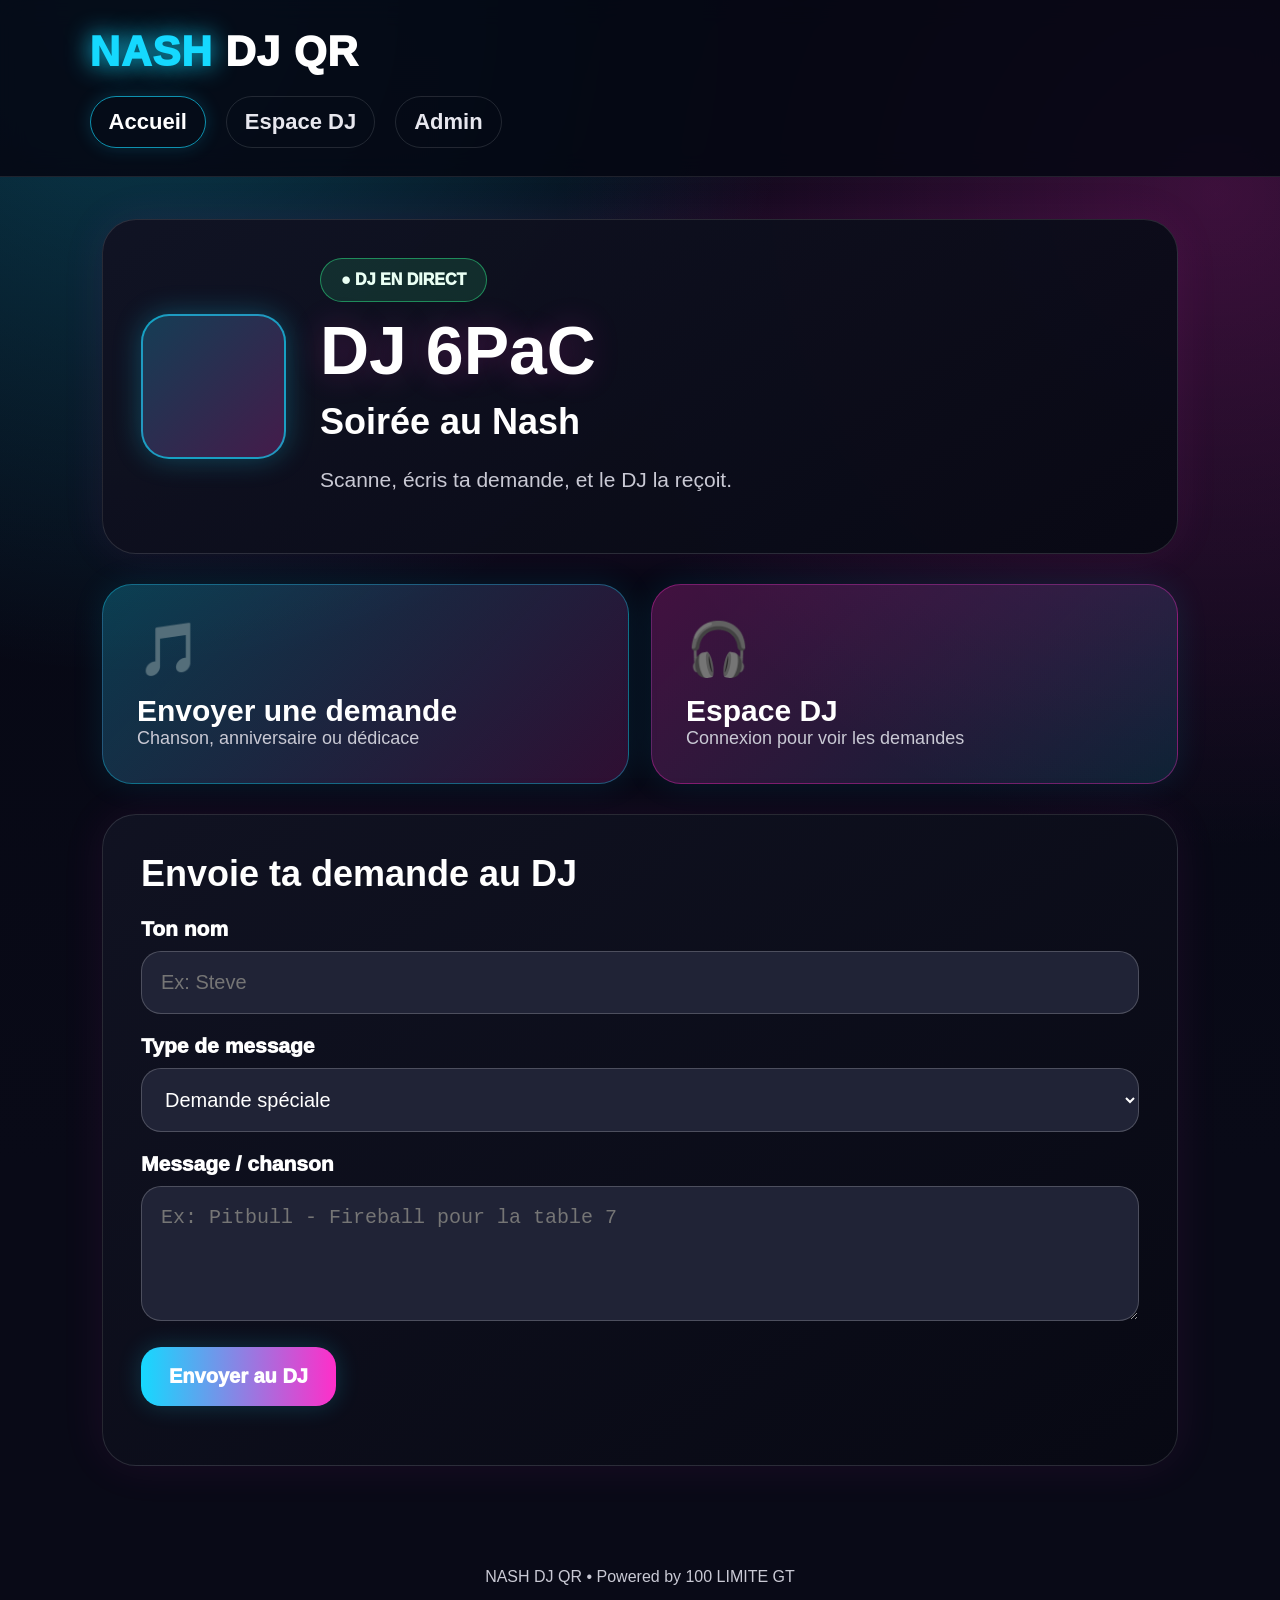
==== commit dec002d2: "Add files via upload" ====
--- a/index.html
+++ b/index.html
@@ -1,58 +1 @@
-<!DOCTYPE html>
-<html lang="fr">
-<head>
-  <meta charset="UTF-8" />
-  <meta name="viewport" content="width=device-width, initial-scale=1.0" />
-  <title>DJ NASH | Demandes</title>
-  <link rel="stylesheet" href="style.css" />
-</head>
-<body>
-<header>
-  <div class="brand"><span>DJ</span> NASH</div>
-  <nav>
-    <a class="active" href="index.html">Client</a>
-    <a href="dj.html">DJ</a>
-    <a href="admin.html">Admin</a>
-  </nav>
-</header>
-
-<main class="wrap">
-  <section class="hero card">
-    <div id="djPhoto" class="avatar"></div>
-    <div>
-      <div class="live-dot">● EN DIRECT</div>
-      <h1 id="liveDj">DJ 6PaC</h1>
-      <h2 id="eventName">Soirée au Nash</h2>
-      <p id="eventDesc">Scanne, écris ta demande, et le DJ la reçoit.</p>
-    </div>
-  </section>
-
-  <section id="eventPosterBox" class="posterBox hidden">
-    <img id="eventPoster" alt="Affiche de la soirée" />
-  </section>
-
-  <section class="card">
-    <h2>Envoie ta demande</h2>
-    <form id="requestForm">
-      <label>Ton nom</label>
-      <input id="clientName" placeholder="Ex: Steve" required />
-      <label>Type de message</label>
-      <select id="requestType">
-        <option>Demande spéciale</option>
-        <option>Dédicace spéciale</option>
-        <option>Anniversaire</option>
-      </select>
-      <label>Message / chanson</label>
-      <textarea id="requestMsg" placeholder="Ex: Pitbull - Fireball pour la table 7" required></textarea>
-      <button type="submit">Envoyer au DJ</button>
-    </form>
-    <p id="statusMsg" class="status"></p>
-  </section>
-</main>
-
-<script src="app.js"></script>
-<script>
-  startClientPage();
-</script>
-</body>
-</html>+<!DOCTYPE html><html lang="fr"><head><meta charset="UTF-8"><meta name="viewport" content="width=device-width, initial-scale=1.0"><title>NASH DJ QR</title><link rel="stylesheet" href="style.css"></head><body><header class="topbar"><div class="brand"><span>NASH</span> DJ QR</div><nav><a class="active" href="index.html">Accueil</a><a href="dj.html">Espace DJ</a><a href="admin.html">Admin</a></nav></header><main class="wrap"><section class="card hero"><div id="djPhoto" class="avatar"></div><div><div class="pill">● DJ EN DIRECT</div><h1 id="liveDj">DJ 6PaC</h1><h2 id="eventName">Soirée au Nash</h2><p id="eventDesc">Scanne, écris ta demande, et le DJ la reçoit.</p></div></section><section id="eventPosterBox" class="posterBox hidden"><img id="eventPoster" alt="Affiche de la soirée"></section><section class="grid"><a class="bigBtn" href="#requestSection"><span>🎵</span><b>Envoyer une demande</b><small>Chanson, anniversaire ou dédicace</small></a><a class="bigBtn alt" href="dj.html"><span>🎧</span><b>Espace DJ</b><small>Connexion pour voir les demandes</small></a></section><section id="requestSection" class="card"><h2>Envoie ta demande au DJ</h2><form id="requestForm"><label>Ton nom</label><input id="clientName" placeholder="Ex: Steve" required><label>Type de message</label><select id="requestType"><option>Demande spéciale</option><option>Dédicace spéciale</option><option>Anniversaire</option></select><label>Message / chanson</label><textarea id="requestMsg" placeholder="Ex: Pitbull - Fireball pour la table 7" required></textarea><button type="submit">Envoyer au DJ</button></form><p id="statusMsg" class="status"></p></section></main><footer>NASH DJ QR • Powered by 100 LIMITE GT</footer><script src="app.js"></script><script>startClientPage();</script></body></html>
--- a/style.css
+++ b/style.css
@@ -1,35 +1 @@
-:root{
-  --bg:#050713;--card:#101222;--card2:#171827;--text:#fff;--muted:#bfc0ca;
-  --blue:#16d9ff;--pink:#ff2ec9;--green:#28ff91;
-}
-*{box-sizing:border-box}
-body{margin:0;background:
- radial-gradient(circle at top left,rgba(22,217,255,.22),transparent 35%),
- radial-gradient(circle at top right,rgba(255,46,201,.2),transparent 35%),
- linear-gradient(180deg,#050713,#090912 70%);
- color:var(--text);font-family:Arial,Helvetica,sans-serif;min-height:100vh}
-header{padding:34px 7vw;background:rgba(5,7,19,.88);border-bottom:1px solid rgba(255,255,255,.08)}
-.brand{font-weight:900;font-size:42px;letter-spacing:1px}.brand span{color:var(--blue);text-shadow:0 0 22px var(--blue)}
-nav{margin-top:24px;display:flex;gap:28px}nav a{color:#ddd;text-decoration:none;font-weight:800;font-size:26px}.active{color:var(--blue)}
-.wrap{max-width:1100px;margin:auto;padding:46px 28px}
-.card{background:linear-gradient(145deg,rgba(19,21,38,.96),rgba(9,9,20,.96));border:1px solid rgba(255,255,255,.12);
- border-radius:34px;padding:42px;margin-bottom:34px;box-shadow:0 0 40px rgba(255,46,201,.08)}
-.hero{display:flex;gap:34px;align-items:center}
-.avatar{width:130px;height:130px;border-radius:24px;background:linear-gradient(135deg,#111,#333);border:2px solid rgba(22,217,255,.55);
- background-size:cover;background-position:center;flex:0 0 auto;box-shadow:0 0 22px rgba(22,217,255,.28)}
-.live-dot{display:inline-block;background:rgba(40,255,145,.14);border:1px solid rgba(40,255,145,.4);padding:14px 24px;border-radius:999px;font-weight:900;color:#eafff4;margin-bottom:22px}
-h1{font-size:76px;margin:0 0 18px;text-shadow:0 0 30px rgba(255,46,201,.26)}h2{font-size:38px;margin:0 0 22px}
-p,.hint{font-size:24px;color:var(--muted);line-height:1.35}
-label{display:block;font-size:24px;font-weight:900;margin:22px 0 10px}
-input,select,textarea{width:100%;padding:22px;border-radius:22px;border:1px solid rgba(255,255,255,.22);background:#232431;color:#fff;font-size:24px}
-textarea{min-height:140px}
-button{margin-top:24px;background:linear-gradient(90deg,var(--blue),var(--pink));border:0;border-radius:22px;padding:20px 30px;color:#fff;font-size:24px;font-weight:900;cursor:pointer;box-shadow:0 0 22px rgba(22,217,255,.22)}
-.status{color:var(--green);font-weight:900}
-.hidden{display:none}
-.request,.djrow{padding:20px;border:1px solid rgba(255,255,255,.14);border-radius:20px;margin:16px 0;background:rgba(255,255,255,.04)}
-.posterBox img{width:100%;border-radius:28px;border:1px solid rgba(255,255,255,.14)}
-@media(max-width:700px){
- header{padding:28px 6vw}.brand{font-size:40px}nav a{font-size:24px}
- .wrap{padding:34px 18px}.hero{display:block}.avatar{margin-bottom:25px}
- h1{font-size:54px}h2{font-size:34px}p{font-size:22px}
-}
+:root{--bg:#050713;--card:#111323;--text:#fff;--muted:#c9c9d4;--blue:#15d9ff;--pink:#ff2ec9;--green:#31ff93;--red:#ff526c}*{box-sizing:border-box}html{scroll-behavior:smooth}body{margin:0;min-height:100vh;color:var(--text);font-family:Arial,Helvetica,sans-serif;background:radial-gradient(circle at 10% 0%,rgba(21,217,255,.26),transparent 34%),radial-gradient(circle at 95% 12%,rgba(255,46,201,.22),transparent 35%),linear-gradient(180deg,#050713,#090a17 72%)}.topbar{padding:28px 7vw;background:rgba(5,7,19,.88);border-bottom:1px solid rgba(255,255,255,.1);position:sticky;top:0;z-index:5;backdrop-filter:blur(12px)}.brand{font-size:42px;font-weight:950;letter-spacing:1px}.brand span{color:var(--blue);text-shadow:0 0 24px var(--blue)}nav{display:flex;gap:20px;margin-top:20px;flex-wrap:wrap}nav a{color:#e7e7ee;text-decoration:none;font-size:22px;font-weight:900;padding:12px 18px;border:1px solid rgba(255,255,255,.12);border-radius:999px}nav a.active,nav a:hover{color:#fff;border-color:rgba(21,217,255,.65);box-shadow:0 0 18px rgba(21,217,255,.18)}.wrap{max-width:1120px;margin:auto;padding:42px 22px}.card{background:linear-gradient(145deg,rgba(17,19,35,.96),rgba(8,9,20,.96));border:1px solid rgba(255,255,255,.12);border-radius:34px;padding:38px;margin-bottom:30px;box-shadow:0 0 45px rgba(255,46,201,.08)}.narrow{max-width:640px;margin-left:auto;margin-right:auto}.hero{display:flex;gap:34px;align-items:center}.avatar{width:145px;height:145px;border-radius:28px;background:linear-gradient(135deg,rgba(21,217,255,.2),rgba(255,46,201,.2)),#15172b;background-size:cover;background-position:center;border:2px solid rgba(21,217,255,.65);box-shadow:0 0 28px rgba(21,217,255,.28);flex:0 0 auto}.pill{display:inline-block;padding:12px 20px;border-radius:999px;background:rgba(49,255,147,.12);border:1px solid rgba(49,255,147,.45);color:#eafff4;font-weight:950;margin-bottom:16px}h1{font-size:68px;line-height:.95;margin:0 0 18px;text-shadow:0 0 32px rgba(255,46,201,.24)}h2{font-size:36px;margin:0 0 22px}p,.hint{font-size:21px;color:var(--muted);line-height:1.4}.grid{display:grid;grid-template-columns:1fr 1fr;gap:22px;margin-bottom:30px}.bigBtn{display:block;padding:34px;border-radius:30px;text-decoration:none;color:#fff;background:linear-gradient(135deg,rgba(21,217,255,.24),rgba(255,46,201,.16));border:1px solid rgba(21,217,255,.35);box-shadow:0 0 32px rgba(21,217,255,.1)}.bigBtn.alt{background:linear-gradient(135deg,rgba(255,46,201,.24),rgba(21,217,255,.12));border-color:rgba(255,46,201,.35)}.bigBtn span{font-size:52px;display:block;margin-bottom:14px}.bigBtn b{font-size:30px;display:block}.bigBtn small{font-size:18px;color:var(--muted)}label{display:block;font-size:21px;font-weight:950;margin:20px 0 10px}input,select,textarea{width:100%;padding:19px;border-radius:20px;border:1px solid rgba(255,255,255,.2);background:#202336;color:#fff;font-size:20px;outline:none}textarea{min-height:135px}button{margin-top:22px;background:linear-gradient(90deg,var(--blue),var(--pink));border:0;border-radius:20px;padding:18px 28px;color:#fff;font-size:20px;font-weight:950;cursor:pointer;box-shadow:0 0 24px rgba(21,217,255,.2)}button.small{font-size:16px;padding:12px 18px;margin-top:0}button.danger{background:linear-gradient(90deg,#ff526c,#ff2ec9)}button.played{background:linear-gradient(90deg,#31ff93,#15d9ff);color:#071018}button:disabled{opacity:.6;cursor:not-allowed}.status{font-weight:950;color:var(--green)}.error{color:var(--red)}.hidden{display:none!important}.request,.djrow{padding:20px;border:1px solid rgba(255,255,255,.14);border-radius:20px;background:rgba(255,255,255,.045);margin:14px 0}.request b{font-size:22px}.request small{color:var(--muted)}.requestActions{display:flex;gap:10px;flex-wrap:wrap;margin-top:10px}.posterBox img{width:100%;border-radius:30px;border:1px solid rgba(255,255,255,.12);box-shadow:0 0 34px rgba(255,46,201,.12)}.sectionHeader{display:flex;justify-content:space-between;align-items:center;gap:16px}footer{text-align:center;color:var(--muted);padding:30px}@media(max-width:760px){.brand{font-size:34px}nav a{font-size:18px;padding:10px 14px}.wrap{padding:28px 14px}.card{padding:24px;border-radius:26px}.hero{display:block}.avatar{margin-bottom:22px}h1{font-size:48px}h2{font-size:30px}.grid{grid-template-columns:1fr}}
